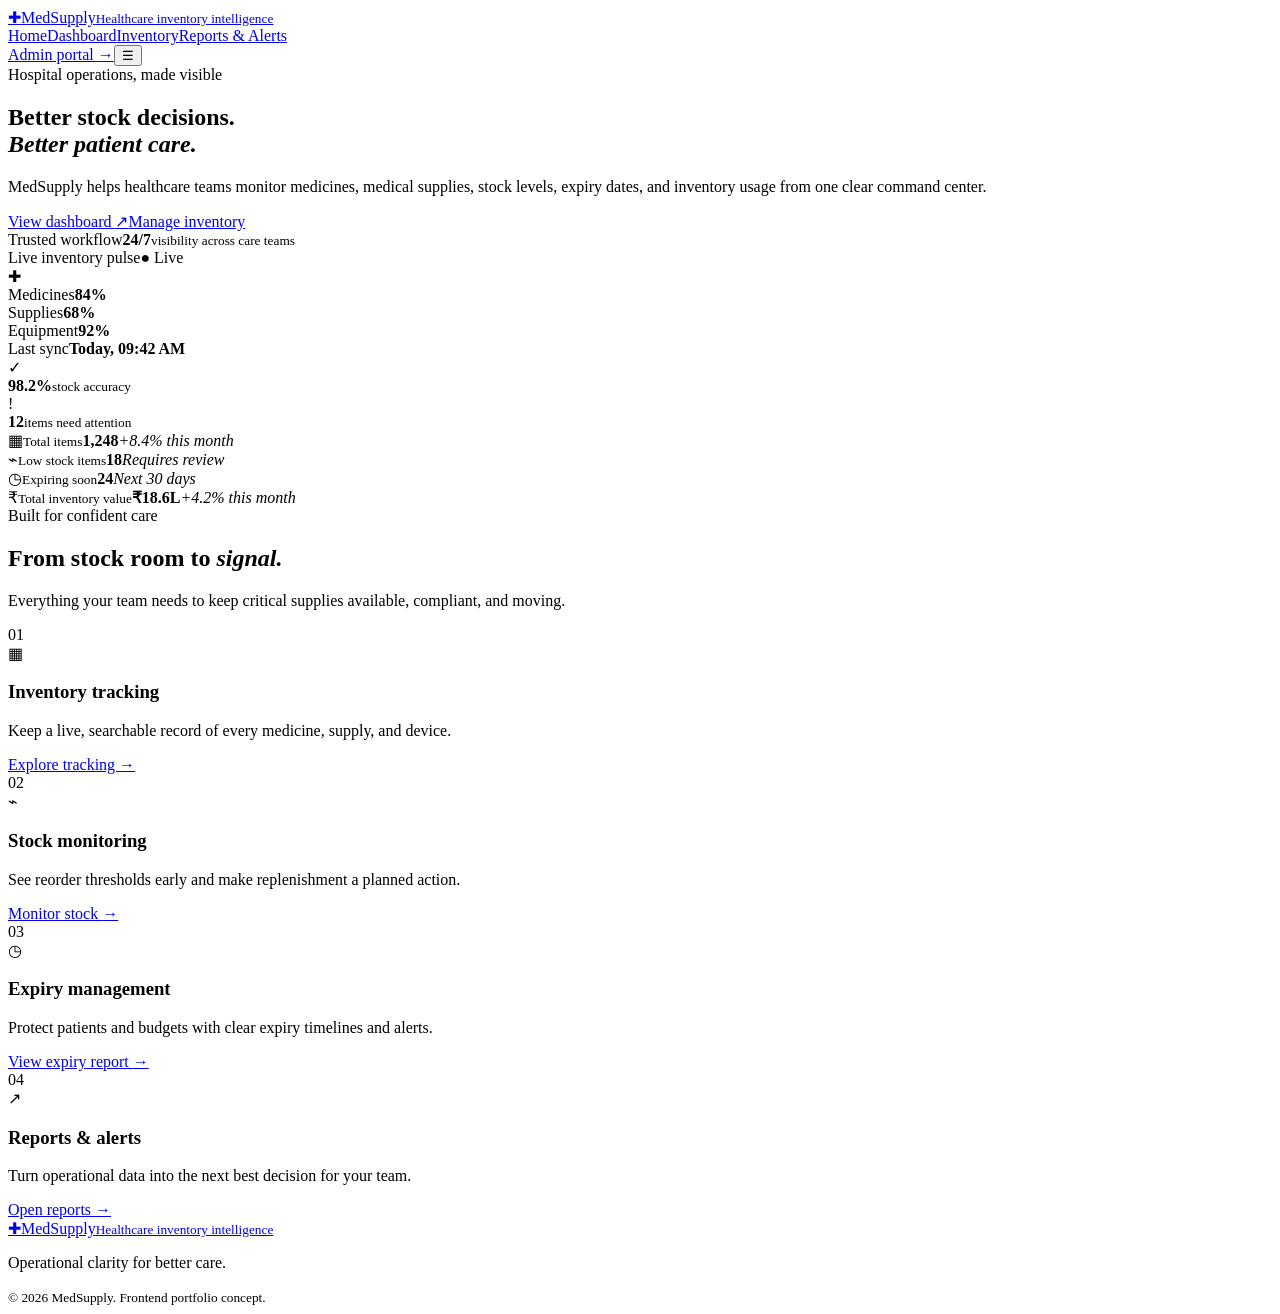
==== index.html @ ef0a0b73 "Add files via upload" ====
<!DOCTYPE html>
<html lang="en">

<head>
    <meta charset="UTF-8">
    <meta name="viewport" content="width=device-width, initial-scale=1.0">
    <title>MedSupply | Healthcare Inventory Management</title>
    <link rel="stylesheet" href="css/style.css">
</head>

<body class="landing-page">
    <header class="site-header container"><a class="brand" href="index.html"><span
                class="brand-mark">✚</span><span>Med<span>Supply</span><small>Healthcare inventory
                    intelligence</small></span></a>
        <nav class="site-nav"><a class="active" href="index.html">Home</a><a href="dashboard.html">Dashboard</a><a
                href="inventory.html">Inventory</a><a href="reports.html">Reports & Alerts</a></nav><a
            class="button button-dark" href="dashboard.html">Admin portal <span>→</span></a><button class="menu-toggle"
            aria-label="Open navigation">☰</button>
    </header>
    <main>
        <section class="hero container">
            <div class="hero-copy">
                <div class="eyebrow"><span class="pulse-dot"></span> Hospital operations, made visible</div>
                <h1>Better stock decisions.<br><em>Better patient care.</em></h1>
                <p>MedSupply helps healthcare teams monitor medicines, medical supplies, stock levels, expiry dates, and
                    inventory usage from one clear command center.</p>
                <div class="hero-actions"><a class="button button-primary" href="dashboard.html">View dashboard
                        <span>↗</span></a><a class="button button-outline" href="inventory.html">Manage inventory</a>
                </div>
                <div class="trust-row"><span>Trusted workflow</span><span
                        class="trust-line"></span><strong>24/7</strong><small>visibility across care teams</small></div>
            </div>
            <div class="hero-visual">
                <div class="visual-glow"></div>
                <div class="hospital-card">
                    <div class="mini-top"><span>Live inventory pulse</span><span class="status-pill success">●
                            Live</span></div>
                    <div class="visual-cross">✚</div>
                    <div class="supply-bars">
                        <div><span>Medicines</span><strong>84%</strong><i style="width:84%"></i></div>
                        <div><span>Supplies</span><strong>68%</strong><i style="width:68%"></i></div>
                        <div><span>Equipment</span><strong>92%</strong><i style="width:92%"></i></div>
                    </div>
                    <div class="visual-footer"><span>Last sync</span><strong>Today, 09:42 AM</strong></div>
                </div>
                <div class="floating-note note-top"><span class="icon-box green">✓</span>
                    <div><strong>98.2%</strong><small>stock accuracy</small></div>
                </div>
                <div class="floating-note note-bottom"><span class="icon-box orange">!</span>
                    <div><strong>12</strong><small>items need attention</small></div>
                </div>
            </div>
        </section>
        <section class="stats-strip container">
            <div><span class="stat-icon blue">▦</span><small>Total items</small><strong
                    data-stat="items">1,248</strong><em>+8.4% this month</em></div>
            <div><span class="stat-icon orange">⌁</span><small>Low stock items</small><strong
                    data-stat="low">18</strong><em class="warn">Requires review</em></div>
            <div><span class="stat-icon red">◷</span><small>Expiring soon</small><strong
                    data-stat="expiring">24</strong><em class="warn">Next 30 days</em></div>
            <div><span class="stat-icon green">₹</span><small>Total inventory value</small><strong
                    data-stat="value">₹18.6L</strong><em>+4.2% this month</em></div>
        </section>
        <section class="feature-section container">
            <div class="section-heading">
                <div>
                    <div class="eyebrow">Built for confident care</div>
                    <h2>From stock room to <em>signal.</em></h2>
                </div>
                <p>Everything your team needs to keep critical supplies available, compliant, and moving.</p>
            </div>
            <div class="feature-grid">
                <article><span class="feature-number">01</span>
                    <div class="feature-icon">▦</div>
                    <h3>Inventory tracking</h3>
                    <p>Keep a live, searchable record of every medicine, supply, and device.</p><a
                        href="inventory.html">Explore tracking <span>→</span></a>
                </article>
                <article><span class="feature-number">02</span>
                    <div class="feature-icon">⌁</div>
                    <h3>Stock monitoring</h3>
                    <p>See reorder thresholds early and make replenishment a planned action.</p><a
                        href="dashboard.html">Monitor stock <span>→</span></a>
                </article>
                <article><span class="feature-number">03</span>
                    <div class="feature-icon">◷</div>
                    <h3>Expiry management</h3>
                    <p>Protect patients and budgets with clear expiry timelines and alerts.</p><a
                        href="reports.html">View expiry report <span>→</span></a>
                </article>
                <article><span class="feature-number">04</span>
                    <div class="feature-icon">↗</div>
                    <h3>Reports & alerts</h3>
                    <p>Turn operational data into the next best decision for your team.</p><a href="reports.html">Open
                        reports <span>→</span></a>
                </article>
            </div>
        </section>
    </main>
    <footer class="site-footer">
        <div class="container footer-inner"><a class="brand" href="index.html"><span
                    class="brand-mark">✚</span><span>Med<span>Supply</span><small>Healthcare inventory
                        intelligence</small></span></a>
            <p>Operational clarity for better care.</p><small>© 2026 MedSupply. Frontend portfolio concept.</small>
        </div>
    </footer>
    <script src="js/data.js"></script>
    <script>document.querySelector('.menu-toggle').addEventListener('click', () => document.querySelector('.site-nav').classList.toggle('open')); if (window.MedSupply) { const s = MedSupply.getStats(); document.querySelector('[data-stat="items"]').textContent = s.items.toLocaleString(); document.querySelector('[data-stat="low"]').textContent = s.low; document.querySelector('[data-stat="expiring"]').textContent = s.expiring; document.querySelector('[data-stat="value"]').textContent = MedSupply.formatCurrency(s.value); }</script>
</body>

</html>
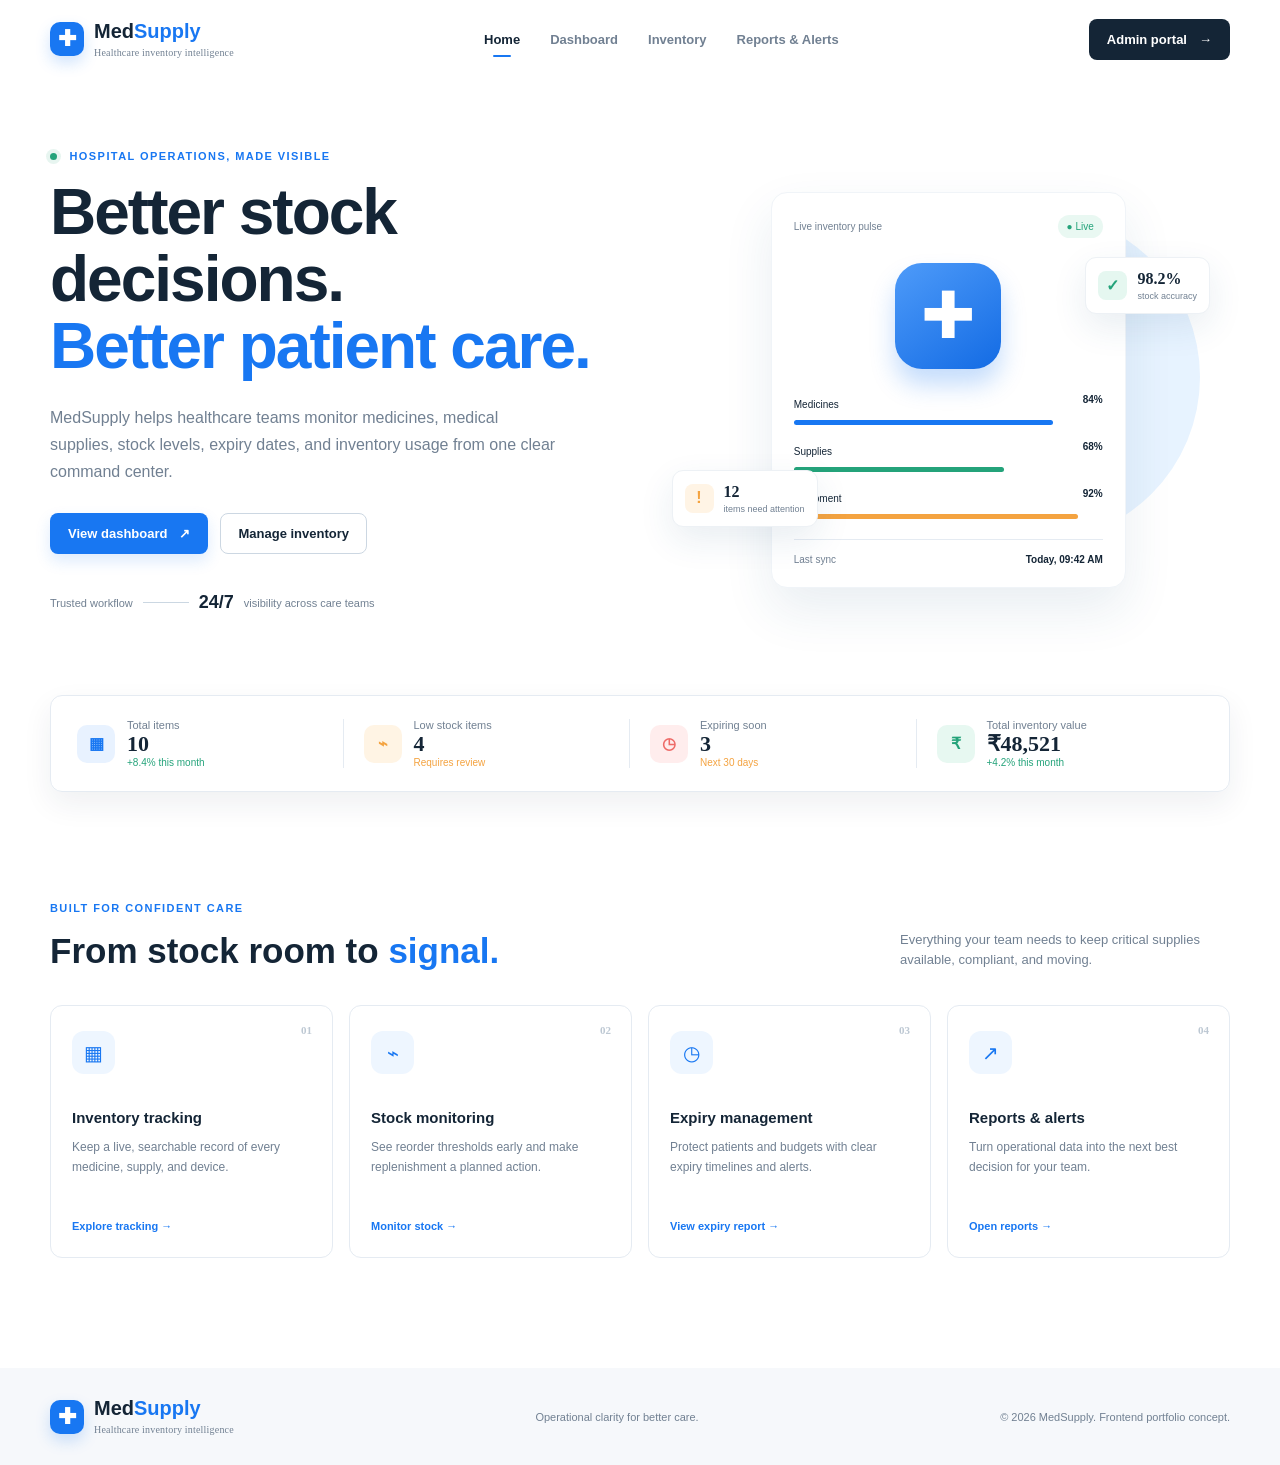
==== commit 3e7c5950: "Fix GitHub Pages asset paths" ====
--- a/index.html
+++ b/index.html
@@ -5,7 +5,7 @@
     <meta charset="UTF-8">
     <meta name="viewport" content="width=device-width, initial-scale=1.0">
     <title>MedSupply | Healthcare Inventory Management</title>
-    <link rel="stylesheet" href="css/style.css">
+    <link rel="stylesheet" href="style.css">
 </head>
 
 <body class="landing-page">
@@ -104,7 +104,7 @@
             <p>Operational clarity for better care.</p><small>© 2026 MedSupply. Frontend portfolio concept.</small>
         </div>
     </footer>
-    <script src="js/data.js"></script>
+    <script src="data.js"></script>
     <script>document.querySelector('.menu-toggle').addEventListener('click', () => document.querySelector('.site-nav').classList.toggle('open')); if (window.MedSupply) { const s = MedSupply.getStats(); document.querySelector('[data-stat="items"]').textContent = s.items.toLocaleString(); document.querySelector('[data-stat="low"]').textContent = s.low; document.querySelector('[data-stat="expiring"]').textContent = s.expiring; document.querySelector('[data-stat="value"]').textContent = MedSupply.formatCurrency(s.value); }</script>
 </body>
 
--- a/style.css
+++ b/style.css
@@ -0,0 +1,1517 @@
+@import url('https://fonts.googleapis.com/css2?family=DM+Sans:wght@400;500;600;700&family=Manrope:wght@600;700;800&display=swap');
+
+:root {
+    --ink: #142536;
+    --muted: #718092;
+    --line: #e5ebf2;
+    --blue: #1877f2;
+    --blue-dark: #0e55b8;
+    --pale: #eef6ff;
+    --green: #24a37a;
+    --orange: #f4a340;
+    --red: #ee6b68;
+    --purple: #8a70d6;
+    --bg: #f6f8fb;
+    --shadow: 0 12px 30px rgba(23, 47, 74, .07)
+}
+
+* {
+    box-sizing: border-box
+}
+
+body {
+    margin: 0;
+    color: var(--ink);
+    font-family: 'DM Sans', sans-serif;
+    background: #fff
+}
+
+h1,
+h2,
+h3,
+p {
+    margin: 0
+}
+
+h1,
+h2,
+h3,
+.brand {
+    font-family: 'Manrope', sans-serif
+}
+
+a {
+    text-decoration: none;
+    color: inherit
+}
+
+button,
+select,
+input {
+    font: inherit
+}
+
+button {
+    cursor: pointer;
+    border: 0;
+    background: none;
+    color: inherit
+}
+
+.container {
+    width: min(1180px, calc(100% - 64px));
+    margin: auto
+}
+
+.brand {
+    display: flex;
+    align-items: center;
+    gap: 10px;
+    font-size: 20px;
+    font-weight: 800;
+    line-height: 1
+}
+
+.brand>span:last-child>span {
+    color: var(--blue)
+}
+
+.brand small {
+    display: block;
+    font: 500 10px 'DM Sans';
+    color: var(--muted);
+    letter-spacing: .02em;
+    margin-top: 6px
+}
+
+.brand-mark {
+    width: 34px;
+    height: 34px;
+    display: grid;
+    place-items: center;
+    color: #fff;
+    background: var(--blue);
+    border-radius: 10px;
+    font-size: 22px;
+    box-shadow: 0 7px 15px #1877f233
+}
+
+.site-header {
+    height: 78px;
+    display: flex;
+    align-items: center;
+    justify-content: space-between
+}
+
+.site-nav {
+    display: flex;
+    gap: 30px;
+    align-items: center;
+    font-size: 13px;
+    font-weight: 600;
+    color: var(--muted)
+}
+
+.site-nav a {
+    padding: 10px 0;
+    position: relative
+}
+
+.site-nav a.active,
+.site-nav a:hover {
+    color: var(--ink)
+}
+
+.site-nav a.active:after {
+    content: '';
+    position: absolute;
+    bottom: 0;
+    left: 0;
+    right: 0;
+    margin: auto;
+    width: 18px;
+    height: 2px;
+    background: var(--blue);
+    border-radius: 3px
+}
+
+.button {
+    display: inline-flex;
+    align-items: center;
+    justify-content: center;
+    gap: 12px;
+    padding: 12px 17px;
+    border-radius: 8px;
+    font-size: 13px;
+    font-weight: 700;
+    transition: .2s ease;
+    border: 1px solid transparent
+}
+
+.button:hover {
+    transform: translateY(-2px)
+}
+
+.button-primary {
+    color: #fff;
+    background: var(--blue);
+    box-shadow: 0 7px 15px #1877f226
+}
+
+.button-primary:hover {
+    background: var(--blue-dark)
+}
+
+.button-dark {
+    background: var(--ink);
+    color: white
+}
+
+.button-outline {
+    border-color: #ccd7e2;
+    background: #fff
+}
+
+.button-outline:hover {
+    border-color: var(--blue);
+    color: var(--blue)
+}
+
+.menu-toggle {
+    display: none;
+    font-size: 22px
+}
+
+.hero {
+    min-height: 510px;
+    padding: 72px 0 82px;
+    display: grid;
+    grid-template-columns: 1.02fr .98fr;
+    align-items: center;
+    gap: 30px
+}
+
+.eyebrow {
+    font-size: 11px;
+    text-transform: uppercase;
+    letter-spacing: .13em;
+    color: var(--blue);
+    font-weight: 700;
+    margin-bottom: 17px
+}
+
+.pulse-dot {
+    display: inline-block;
+    width: 7px;
+    height: 7px;
+    background: var(--green);
+    border-radius: 50%;
+    margin-right: 8px;
+    box-shadow: 0 0 0 4px #24a37a1c
+}
+
+.hero h1 {
+    font-size: clamp(40px, 5vw, 66px);
+    line-height: 1.05;
+    letter-spacing: -2px;
+    max-width: 600px
+}
+
+.hero h1 em,
+h2 em {
+    font-style: normal;
+    color: var(--blue)
+}
+
+.hero-copy>p {
+    color: var(--muted);
+    font-size: 16px;
+    line-height: 1.7;
+    max-width: 510px;
+    margin: 23px 0 28px
+}
+
+.hero-actions {
+    display: flex;
+    gap: 12px
+}
+
+.trust-row {
+    display: flex;
+    align-items: center;
+    gap: 10px;
+    margin-top: 38px;
+    color: var(--muted);
+    font-size: 11px
+}
+
+.trust-row strong {
+    font-size: 18px;
+    color: var(--ink)
+}
+
+.trust-row small {
+    font-size: 11px
+}
+
+.trust-line {
+    width: 46px;
+    height: 1px;
+    background: #cbd7e2
+}
+
+.hero-visual {
+    height: 380px;
+    position: relative;
+    display: grid;
+    place-items: center
+}
+
+.visual-glow {
+    position: absolute;
+    width: 330px;
+    height: 330px;
+    border-radius: 50%;
+    background: #e7f3ff;
+    right: 30px;
+    top: 20px
+}
+
+.hospital-card {
+    position: relative;
+    z-index: 1;
+    background: white;
+    width: min(355px, 75%);
+    padding: 22px;
+    border-radius: 16px;
+    box-shadow: 0 22px 50px #1a4f7719;
+    border: 1px solid #f0f4f8
+}
+
+.mini-top,
+.visual-footer {
+    display: flex;
+    justify-content: space-between;
+    align-items: center;
+    font-size: 10px;
+    color: var(--muted)
+}
+
+.status-pill {
+    font-size: 10px;
+    border-radius: 20px;
+    padding: 6px 9px
+}
+
+.status-pill.success {
+    background: #e9f8f2;
+    color: var(--green)
+}
+
+.visual-cross {
+    margin: 25px auto;
+    width: 106px;
+    height: 106px;
+    border-radius: 27px;
+    display: grid;
+    place-items: center;
+    color: white;
+    background: linear-gradient(145deg, #4e9bf9, #136be4);
+    font-size: 65px;
+    box-shadow: 0 16px 25px #1877f240
+}
+
+.supply-bars>div {
+    margin: 16px 0;
+    position: relative
+}
+
+.supply-bars span,
+.supply-bars strong {
+    font-size: 10px
+}
+
+.supply-bars strong {
+    float: right
+}
+
+.supply-bars i {
+    display: block;
+    height: 5px;
+    background: var(--blue);
+    border-radius: 10px;
+    margin-top: 8px
+}
+
+.supply-bars>div:nth-child(2) i {
+    background: var(--green)
+}
+
+.supply-bars>div:nth-child(3) i {
+    background: var(--orange)
+}
+
+.visual-footer {
+    border-top: 1px solid var(--line);
+    padding-top: 14px;
+    margin-top: 20px
+}
+
+.visual-footer strong {
+    color: var(--ink);
+    font-size: 10px
+}
+
+.floating-note {
+    position: absolute;
+    z-index: 2;
+    background: white;
+    border: 1px solid #edf1f5;
+    box-shadow: 0 13px 35px #1a4f7719;
+    border-radius: 11px;
+    display: flex;
+    gap: 10px;
+    align-items: center;
+    padding: 12px
+}
+
+.floating-note strong,
+.floating-note small {
+    display: block
+}
+
+.floating-note strong {
+    font: 800 16px Manrope
+}
+
+.floating-note small {
+    font-size: 9px;
+    color: var(--muted);
+    margin-top: 3px
+}
+
+.note-top {
+    top: 65px;
+    right: 20px
+}
+
+.note-bottom {
+    bottom: 45px;
+    left: 5px
+}
+
+.icon-box {
+    width: 29px;
+    height: 29px;
+    border-radius: 8px;
+    display: grid;
+    place-items: center;
+    font-weight: 700
+}
+
+.icon-box.green {
+    background: #e5f7f0;
+    color: var(--green)
+}
+
+.icon-box.orange {
+    background: #fff4e5;
+    color: var(--orange)
+}
+
+.stats-strip {
+    display: grid;
+    grid-template-columns: repeat(4, 1fr);
+    border: 1px solid var(--line);
+    border-radius: 12px;
+    box-shadow: var(--shadow);
+    padding: 23px 26px;
+    gap: 20px
+}
+
+.stats-strip>div {
+    display: grid;
+    grid-template-columns: auto 1fr;
+    column-gap: 12px;
+    align-items: center;
+    border-right: 1px solid var(--line)
+}
+
+.stats-strip>div:last-child {
+    border: 0
+}
+
+.stat-icon {
+    width: 38px;
+    height: 38px;
+    border-radius: 10px;
+    display: grid;
+    place-items: center;
+    font-weight: 800;
+    grid-row: span 3
+}
+
+.stat-icon.blue {
+    background: #e8f2ff;
+    color: var(--blue)
+}
+
+.stat-icon.green {
+    background: #e7f8f1;
+    color: var(--green)
+}
+
+.stat-icon.orange {
+    background: #fff4e4;
+    color: var(--orange)
+}
+
+.stat-icon.red {
+    background: #ffeded;
+    color: var(--red)
+}
+
+.stat-icon.purple {
+    background: #f0ebff;
+    color: var(--purple)
+}
+
+.stats-strip small,
+.summary-card small {
+    font-size: 11px;
+    color: var(--muted)
+}
+
+.stats-strip strong {
+    font: 800 22px Manrope
+}
+
+.stats-strip em,
+.summary-card em {
+    font-size: 10px;
+    font-style: normal;
+    color: var(--green)
+}
+
+.stats-strip em.warn,
+.summary-card em.warn {
+    color: var(--orange)
+}
+
+.feature-section {
+    padding: 110px 0
+}
+
+.section-heading {
+    display: flex;
+    justify-content: space-between;
+    align-items: end;
+    margin-bottom: 34px
+}
+
+.section-heading h2 {
+    font-size: 35px
+}
+
+.section-heading>p {
+    max-width: 330px;
+    color: var(--muted);
+    font-size: 13px;
+    line-height: 1.6
+}
+
+.feature-grid {
+    display: grid;
+    grid-template-columns: repeat(4, 1fr);
+    gap: 16px
+}
+
+.feature-grid article {
+    padding: 25px 21px;
+    border: 1px solid var(--line);
+    border-radius: 12px;
+    position: relative;
+    transition: .2s
+}
+
+.feature-grid article:hover {
+    box-shadow: var(--shadow);
+    transform: translateY(-4px)
+}
+
+.feature-number {
+    position: absolute;
+    right: 20px;
+    top: 18px;
+    font: 700 11px Manrope;
+    color: #bdc8d3
+}
+
+.feature-icon {
+    width: 43px;
+    height: 43px;
+    border-radius: 12px;
+    background: var(--pale);
+    color: var(--blue);
+    display: grid;
+    place-items: center;
+    font-size: 20px;
+    margin-bottom: 35px
+}
+
+.feature-grid h3 {
+    font-size: 15px;
+    margin-bottom: 12px
+}
+
+.feature-grid p {
+    font-size: 12px;
+    line-height: 1.65;
+    color: var(--muted);
+    min-height: 60px
+}
+
+.feature-grid a {
+    display: block;
+    margin-top: 22px;
+    color: var(--blue);
+    font-size: 11px;
+    font-weight: 700
+}
+
+.site-footer {
+    background: #f6f8fb;
+    padding: 30px 0
+}
+
+.footer-inner {
+    display: flex;
+    align-items: center;
+    justify-content: space-between
+}
+
+.footer-inner p,
+.footer-inner>small {
+    color: var(--muted);
+    font-size: 11px
+}
+
+.app-page {
+    background: var(--bg)
+}
+
+.app-shell {
+    display: flex;
+    min-height: 100vh
+}
+
+.sidebar {
+    width: 232px;
+    background: #fff;
+    border-right: 1px solid var(--line);
+    padding: 27px 18px 20px;
+    display: flex;
+    flex-direction: column;
+    flex-shrink: 0
+}
+
+.sidebar .brand {
+    padding: 0 11px 35px
+}
+
+.side-label {
+    font-size: 9px;
+    text-transform: uppercase;
+    color: #a4b0bd;
+    letter-spacing: .14em;
+    font-weight: 700;
+    padding: 17px 14px 9px
+}
+
+.side-nav {
+    display: grid;
+    gap: 4px
+}
+
+.side-nav a {
+    font-size: 12px;
+    color: var(--muted);
+    padding: 12px 13px;
+    border-radius: 8px;
+    display: flex;
+    gap: 13px;
+    align-items: center;
+    font-weight: 600
+}
+
+.side-nav a span {
+    font-size: 17px;
+    width: 18px;
+    text-align: center
+}
+
+.side-nav a.active,
+.side-nav a:hover {
+    background: #eaf3ff;
+    color: var(--blue)
+}
+
+.side-bottom {
+    margin-top: auto;
+    background: #f7f9fb;
+    border-radius: 9px;
+    padding: 12px;
+    display: flex;
+    align-items: center;
+    gap: 9px
+}
+
+.side-bottom strong,
+.side-bottom small,
+.header-user strong,
+.header-user small {
+    display: block
+}
+
+.side-bottom strong,
+.header-user strong {
+    font-size: 11px
+}
+
+.side-bottom small,
+.header-user small {
+    font-size: 9px;
+    color: var(--muted);
+    margin-top: 3px
+}
+
+.side-bottom button {
+    margin-left: auto;
+    color: var(--muted)
+}
+
+.avatar {
+    width: 30px;
+    height: 30px;
+    display: grid;
+    place-items: center;
+    border-radius: 50%;
+    background: #dcecff;
+    color: var(--blue);
+    font-size: 10px;
+    font-weight: 700
+}
+
+.app-main {
+    min-width: 0;
+    flex: 1
+}
+
+.app-header {
+    height: 74px;
+    background: #fff;
+    border-bottom: 1px solid var(--line);
+    display: flex;
+    align-items: center;
+    padding: 0 34px;
+    gap: 15px
+}
+
+.app-header>div:nth-child(2) {
+    display: flex;
+    flex-direction: column;
+    gap: 5px;
+    font-size: 13px
+}
+
+.breadcrumb {
+    font-size: 10px;
+    color: #a4b0bd
+}
+
+.sidebar-toggle {
+    display: none
+}
+
+.header-actions {
+    margin-left: auto;
+    display: flex;
+    align-items: center;
+    gap: 18px
+}
+
+.icon-button {
+    font-size: 19px;
+    color: var(--muted);
+    position: relative
+}
+
+.notification i {
+    position: absolute;
+    width: 5px;
+    height: 5px;
+    background: var(--red);
+    border-radius: 50%;
+    right: 1px;
+    top: 0
+}
+
+.header-user {
+    display: flex;
+    gap: 9px;
+    align-items: center;
+    border-left: 1px solid var(--line);
+    padding-left: 18px
+}
+
+.page-content {
+    padding: 32px 34px;
+    max-width: 1600px;
+    margin: auto
+}
+
+.page-intro {
+    display: flex;
+    justify-content: space-between;
+    align-items: end;
+    margin-bottom: 27px
+}
+
+.page-intro h1 {
+    font-size: 28px;
+    letter-spacing: -.7px
+}
+
+.page-intro p {
+    color: var(--muted);
+    font-size: 12px;
+    margin-top: 8px
+}
+
+.summary-grid {
+    display: grid;
+    grid-template-columns: repeat(6, 1fr);
+    gap: 13px;
+    margin-bottom: 20px
+}
+
+.summary-card {
+    background: #fff;
+    border: 1px solid var(--line);
+    border-radius: 10px;
+    padding: 15px;
+    display: flex;
+    align-items: start;
+    gap: 11px;
+    min-width: 0
+}
+
+.summary-card .stat-icon {
+    width: 32px;
+    height: 32px;
+    font-size: 14px;
+    flex-shrink: 0
+}
+
+.summary-card strong {
+    display: block;
+    font: 800 20px Manrope;
+    margin: 5px 0
+}
+
+.summary-card em {
+    white-space: nowrap
+}
+
+.dashboard-grid {
+    display: grid;
+    grid-template-columns: 1.42fr 1fr;
+    gap: 18px;
+    margin-bottom: 18px
+}
+
+.lower-grid {
+    grid-template-columns: 1.42fr 1fr
+}
+
+.panel {
+    background: #fff;
+    border: 1px solid var(--line);
+    border-radius: 10px;
+    padding: 21px;
+    min-width: 0
+}
+
+.panel-heading {
+    display: flex;
+    justify-content: space-between;
+    align-items: start;
+    margin-bottom: 21px
+}
+
+.panel-heading h2 {
+    font-size: 15px
+}
+
+.panel-heading p {
+    font-size: 11px;
+    color: var(--muted);
+    margin-top: 6px
+}
+
+.panel-heading select {
+    border: 1px solid var(--line);
+    font-size: 11px;
+    color: var(--muted);
+    padding: 7px 10px;
+    border-radius: 6px;
+    background: #fff
+}
+
+.text-link {
+    font-size: 11px;
+    color: var(--blue);
+    font-weight: 700
+}
+
+.chart-wrap {
+    height: 218px;
+    position: relative
+}
+
+.chart-wrap canvas {
+    width: 100%;
+    height: 100%
+}
+
+.legend {
+    display: flex;
+    gap: 18px;
+    font-size: 10px;
+    color: var(--muted);
+    margin-top: 11px
+}
+
+.legend-dot {
+    width: 7px;
+    height: 7px;
+    display: inline-block;
+    border-radius: 50%;
+    margin-right: 5px
+}
+
+.legend-dot.blue {
+    background: var(--blue)
+}
+
+.legend-dot.light {
+    background: #b9dbff
+}
+
+.legend-dot.orange {
+    background: var(--orange)
+}
+
+.category-list {
+    display: grid;
+    gap: 17px
+}
+
+.category-row {
+    display: grid;
+    grid-template-columns: 10px 1fr auto;
+    align-items: center;
+    gap: 8px;
+    font-size: 11px
+}
+
+.category-row strong {
+    font-size: 11px
+}
+
+.category-bullet {
+    width: 8px;
+    height: 8px;
+    border-radius: 50%
+}
+
+.category-bullet.blue,
+.progress i.blue {
+    background: var(--blue)
+}
+
+.category-bullet.green,
+.progress i.green {
+    background: var(--green)
+}
+
+.category-bullet.orange,
+.progress i.orange {
+    background: var(--orange)
+}
+
+.category-bullet.red,
+.progress i.red {
+    background: var(--red)
+}
+
+.category-bullet.purple,
+.progress i.purple {
+    background: var(--purple)
+}
+
+.progress {
+    grid-column: 2/4;
+    height: 5px;
+    background: #f0f3f6;
+    border-radius: 20px;
+    overflow: hidden
+}
+
+.progress i {
+    display: block;
+    height: 100%;
+    border-radius: 20px
+}
+
+.table-scroll {
+    overflow: auto
+}
+
+table {
+    border-collapse: collapse;
+    width: 100%;
+    font-size: 11px;
+    white-space: nowrap
+}
+
+th {
+    font-size: 10px;
+    color: #8b98a5;
+    text-align: left;
+    font-weight: 600;
+    padding: 10px 10px;
+    border-bottom: 1px solid var(--line)
+}
+
+td {
+    padding: 13px 10px;
+    border-bottom: 1px solid #eef2f5;
+    color: #637181
+}
+
+td strong {
+    color: var(--ink);
+    font-weight: 600
+}
+
+td small {
+    display: block;
+    color: #9aa6b1;
+    font-size: 9px;
+    margin-top: 4px
+}
+
+.badge {
+    font-size: 9px;
+    font-weight: 700;
+    padding: 6px 8px;
+    border-radius: 5px;
+    display: inline-block
+}
+
+.badge.in-stock,
+.badge.safe {
+    background: #e6f7f0;
+    color: var(--green)
+}
+
+.badge.low-stock,
+.badge.expiring-soon {
+    background: #fff2dd;
+    color: #c87c15
+}
+
+.badge.out-of-stock,
+.badge.expired {
+    background: #ffeded;
+    color: #db5956
+}
+
+.alerts-list {
+    display: grid;
+    gap: 15px
+}
+
+.alert-item {
+    display: flex;
+    gap: 10px;
+    align-items: start
+}
+
+.alert-icon {
+    width: 27px;
+    height: 27px;
+    border-radius: 8px;
+    display: grid;
+    place-items: center;
+    flex-shrink: 0;
+    font-weight: 700;
+    font-size: 13px
+}
+
+.alert-icon.low {
+    background: #fff1dc;
+    color: #cf851e
+}
+
+.alert-icon.expiring {
+    background: #ffeded;
+    color: var(--red)
+}
+
+.alert-icon.critical {
+    background: #ffe2e2;
+    color: #cc3d3a
+}
+
+.alert-item strong {
+    font-size: 11px
+}
+
+.alert-item p {
+    font-size: 10px;
+    color: var(--muted);
+    line-height: 1.5;
+    margin-top: 4px
+}
+
+.toolbar {
+    display: flex;
+    gap: 9px;
+    flex-wrap: wrap
+}
+
+.search-field {
+    border: 1px solid var(--line);
+    border-radius: 7px;
+    display: flex;
+    align-items: center;
+    padding: 0 11px;
+    gap: 8px;
+    flex: 1;
+    min-width: 210px
+}
+
+.search-field span {
+    font-size: 19px;
+    color: var(--muted)
+}
+
+.search-field input {
+    border: 0;
+    outline: 0;
+    width: 100%;
+    padding: 10px 0;
+    font-size: 11px
+}
+
+.toolbar select {
+    border: 1px solid var(--line);
+    border-radius: 7px;
+    padding: 0 28px 0 11px;
+    font-size: 11px;
+    color: var(--muted);
+    background: #fff
+}
+
+.inventory-meta {
+    display: flex;
+    justify-content: space-between;
+    margin: 22px 0 9px;
+    color: var(--muted);
+    font-size: 10px
+}
+
+.meta-note {
+    display: flex;
+    align-items: center
+}
+
+.inventory-table th button {
+    font-size: 10px;
+    color: #8b98a5;
+    font-weight: 600;
+    padding: 0
+}
+
+.row-warning {
+    background: #fffaf3
+}
+
+.mono {
+    font-family: monospace;
+    font-size: 10px
+}
+
+.row-actions {
+    display: flex;
+    gap: 7px
+}
+
+.row-actions button {
+    width: 25px;
+    height: 25px;
+    border: 1px solid var(--line);
+    border-radius: 5px;
+    color: var(--muted);
+    font-size: 12px
+}
+
+.row-actions button:hover {
+    color: var(--blue);
+    border-color: var(--blue)
+}
+
+.expiry.expiring-soon {
+    color: #c87c15
+}
+
+.expiry.expired {
+    color: var(--red)
+}
+
+.button-row {
+    display: flex;
+    gap: 9px
+}
+
+.doughnut-wrap {
+    height: 185px
+}
+
+.doughnut-label {
+    position: absolute;
+    inset: 0;
+    display: grid;
+    place-content: center;
+    text-align: center
+}
+
+.doughnut-label strong {
+    font: 800 26px Manrope
+}
+
+.doughnut-label small {
+    font-size: 10px;
+    color: var(--muted);
+    margin-top: 4px
+}
+
+.chart-legend {
+    display: grid;
+    grid-template-columns: 1fr 1fr;
+    gap: 9px;
+    font-size: 9px;
+    color: var(--muted)
+}
+
+.chart-legend i {
+    display: inline-block;
+    width: 7px;
+    height: 7px;
+    border-radius: 50%;
+    margin-right: 5px
+}
+
+.usage-chart {
+    grid-column: 1/-1
+}
+
+.text-danger {
+    color: var(--red) !important
+}
+
+.modal-backdrop {
+    position: fixed;
+    inset: 0;
+    background: #14253680;
+    display: none;
+    place-items: center;
+    padding: 18px;
+    z-index: 5
+}
+
+.modal-backdrop.open {
+    display: grid
+}
+
+.modal {
+    background: white;
+    border-radius: 13px;
+    width: min(620px, 100%);
+    padding: 25px;
+    box-shadow: 0 25px 70px #14253640
+}
+
+.modal-heading {
+    display: flex;
+    justify-content: space-between;
+    margin-bottom: 22px
+}
+
+.modal-heading h2 {
+    font-size: 21px
+}
+
+.modal-close {
+    font-size: 28px;
+    color: var(--muted);
+    line-height: 1
+}
+
+.form-grid {
+    display: grid;
+    grid-template-columns: 1fr 1fr;
+    gap: 15px
+}
+
+.form-grid label {
+    font-size: 10px;
+    color: var(--muted);
+    font-weight: 700
+}
+
+.form-grid input,
+.form-grid select {
+    display: block;
+    width: 100%;
+    border: 1px solid var(--line);
+    border-radius: 6px;
+    padding: 10px;
+    margin-top: 6px;
+    outline-color: var(--blue);
+    font-size: 12px
+}
+
+.modal-actions {
+    display: flex;
+    justify-content: end;
+    gap: 9px;
+    margin-top: 24px
+}
+
+@media(max-width:1000px) {
+    .summary-grid {
+        grid-template-columns: repeat(3, 1fr)
+    }
+
+    .hero {
+        grid-template-columns: 1fr
+    }
+
+    .hero-visual {
+        display: none
+    }
+
+    .feature-grid {
+        grid-template-columns: repeat(2, 1fr)
+    }
+
+    .site-nav {
+        gap: 15px
+    }
+}
+
+@media(max-width:760px) {
+    .container {
+        width: calc(100% - 36px)
+    }
+
+    .site-header .button-dark {
+        display: none
+    }
+
+    .menu-toggle {
+        display: block
+    }
+
+    .site-nav {
+        position: absolute;
+        top: 70px;
+        left: 18px;
+        right: 18px;
+        background: #fff;
+        padding: 15px;
+        border-radius: 10px;
+        box-shadow: var(--shadow);
+        display: none;
+        z-index: 4
+    }
+
+    .site-nav.open {
+        display: grid;
+        gap: 4px
+    }
+
+    .hero {
+        padding: 58px 0 65px
+    }
+
+    .hero h1 {
+        font-size: 43px
+    }
+
+    .stats-strip {
+        grid-template-columns: 1fr 1fr
+    }
+
+    .stats-strip>div:nth-child(2) {
+        border: 0
+    }
+
+    .feature-section {
+        padding: 70px 0
+    }
+
+    .section-heading {
+        display: block
+    }
+
+    .section-heading>p {
+        margin-top: 15px
+    }
+
+    .app-shell {
+        display: block
+    }
+
+    .sidebar {
+        position: fixed;
+        left: -250px;
+        top: 0;
+        bottom: 0;
+        z-index: 6;
+        transition: .2s;
+        box-shadow: var(--shadow)
+    }
+
+    .sidebar.open {
+        left: 0
+    }
+
+    .sidebar-toggle {
+        display: block;
+        font-size: 18px
+    }
+
+    .app-header {
+        padding: 0 18px
+    }
+
+    .header-user span:last-child {
+        display: none
+    }
+
+    .page-content {
+        padding: 25px 18px
+    }
+
+    .page-intro {
+        align-items: start;
+        gap: 15px;
+        flex-direction: column
+    }
+
+    .page-intro h1 {
+        font-size: 25px
+    }
+
+    .summary-grid {
+        grid-template-columns: 1fr 1fr
+    }
+
+    .dashboard-grid,
+    .lower-grid {
+        grid-template-columns: 1fr
+    }
+
+    .header-actions {
+        gap: 11px
+    }
+
+    .inventory-panel {
+        padding: 14px
+    }
+
+    .toolbar select {
+        height: 37px;
+        flex: 1
+    }
+
+    .search-field {
+        flex-basis: 100%
+    }
+
+    .inventory-meta {
+        margin-top: 15px
+    }
+
+    .footer-inner {
+        display: grid;
+        gap: 15px
+    }
+
+    .footer-inner p {
+        display: none
+    }
+
+    .form-grid {
+        grid-template-columns: 1fr
+    }
+}
+
+@media(max-width:430px) {
+    .stats-strip {
+        grid-template-columns: 1fr
+    }
+
+    .stats-strip>div {
+        border: 0;
+        border-bottom: 1px solid var(--line) !important;
+        padding-bottom: 14px
+    }
+
+    .stats-strip>div:last-child {
+        border-bottom: 0 !important
+    }
+
+    .feature-grid {
+        grid-template-columns: 1fr
+    }
+
+    .summary-grid {
+        grid-template-columns: 1fr
+    }
+
+    .hero-actions {
+        display: grid
+    }
+
+    .button {
+        width: 100%
+    }
+
+    .button-row {
+        width: 100%;
+        display: grid
+    }
+
+    .page-intro .button {
+        width: auto
+    }
+
+    .app-header .breadcrumb {
+        display: none
+    }
+}
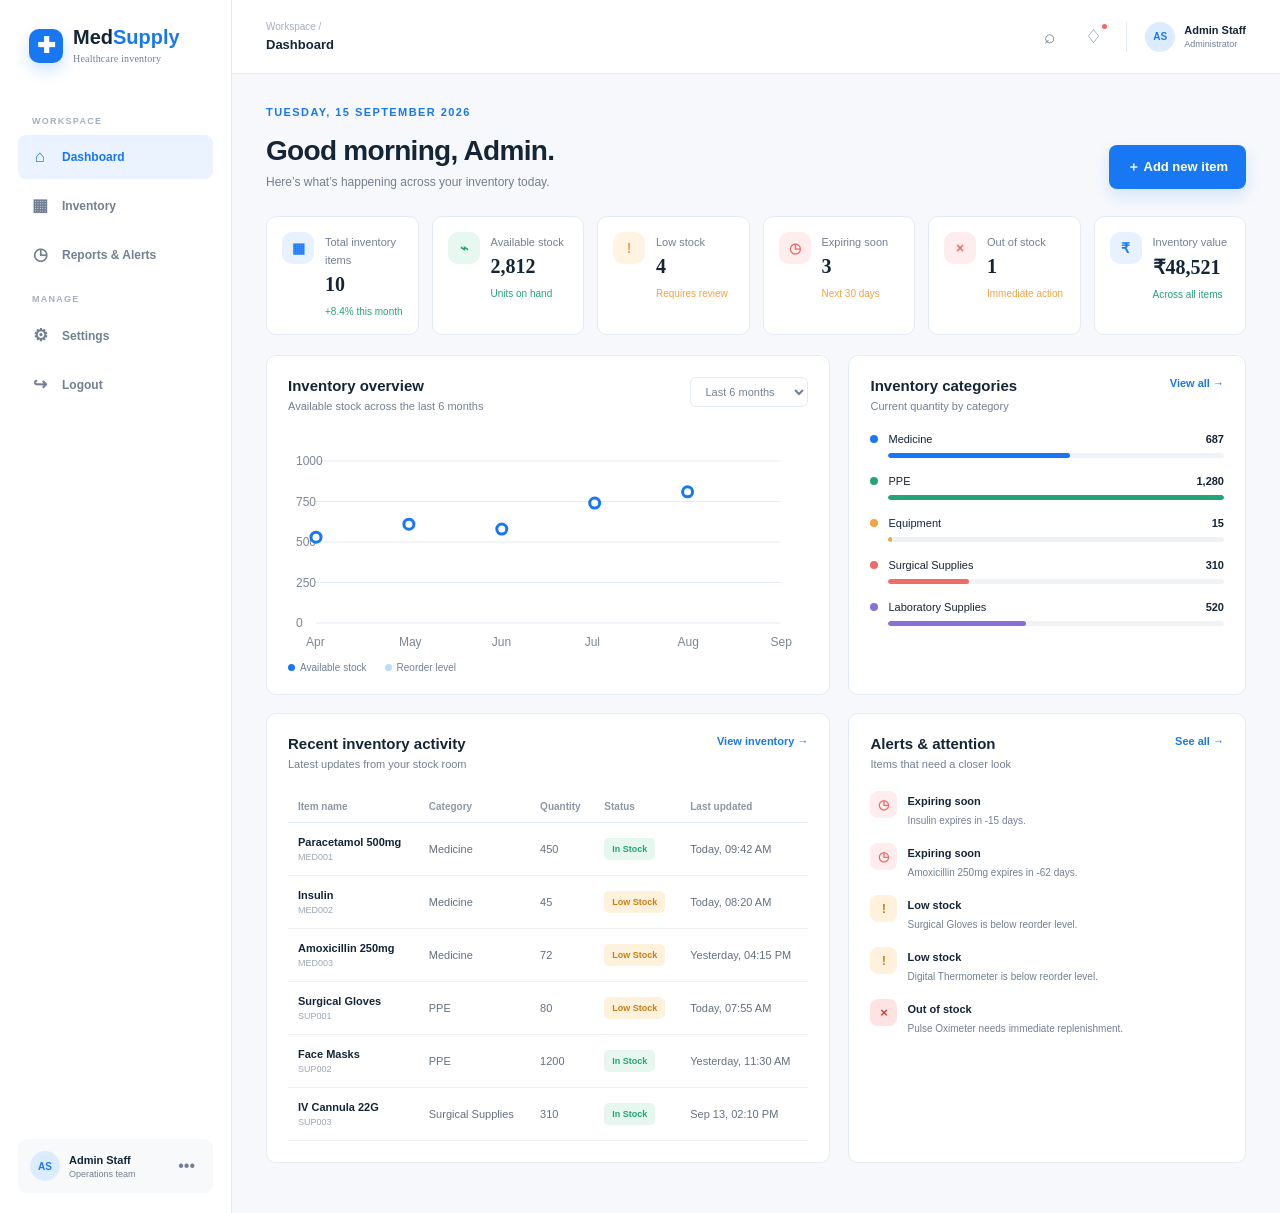
==== commit c7a8f572: "Open dashboard from root URL" ====
--- a/index.html
+++ b/index.html
@@ -4,8 +4,10 @@
 <head>
     <meta charset="UTF-8">
     <meta name="viewport" content="width=device-width, initial-scale=1.0">
-    <title>MedSupply | Healthcare Inventory Management</title>
+    <meta http-equiv="refresh" content="0; url=dashboard.html">
+    <title>MedSupply Dashboard</title>
     <link rel="stylesheet" href="style.css">
+    <script>window.location.replace('dashboard.html');</script>
 </head>
 
 <body class="landing-page">
